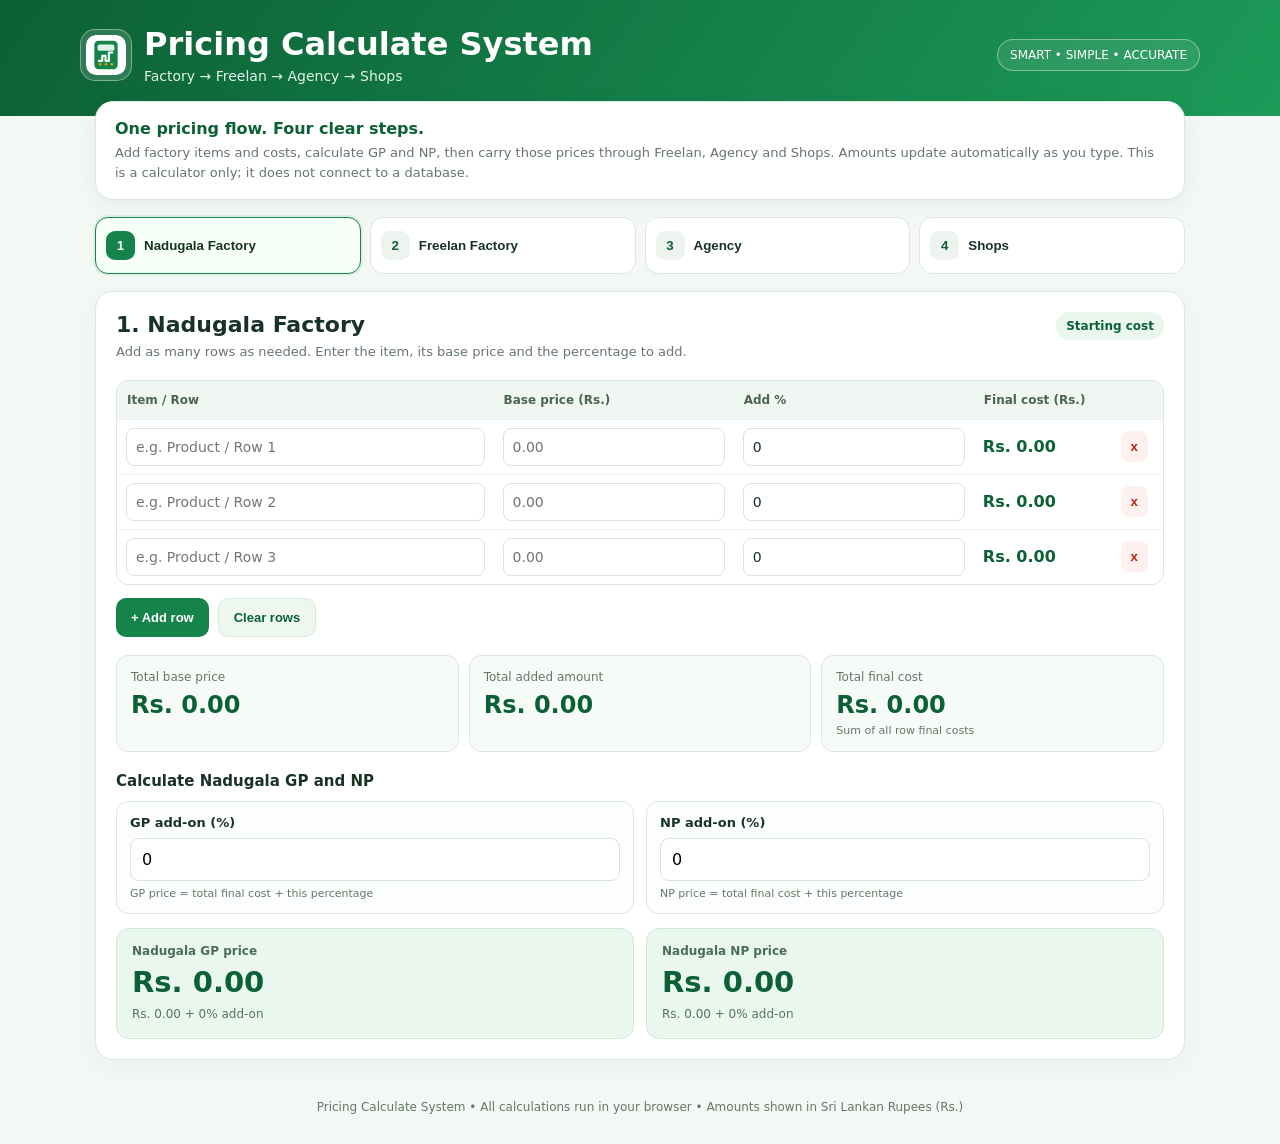
==== index.html @ a71d011d "Update pricing calculation system" ====
﻿<!DOCTYPE html>
<html lang="en">
<head>
<meta charset="UTF-8">
<meta name="viewport" content="width=device-width, initial-scale=1.0">
<title>Pricing Calculate System</title>
<link rel="stylesheet" href="freelan_pricing_calculator.css">
</head>
<body>
<header><div class="header-inner"><div class="brand"><img class="logo" src="pricing_calculator_logo.svg" alt="Pricing Calculate System logo"><div><h1>Pricing Calculate System</h1><p>Factory → Freelan → Agency → Shops</p></div></div><span class="tag">SMART • SIMPLE • ACCURATE</span></div></header>
<main>
  <section class="intro"><strong>One pricing flow. Four clear steps.</strong><p>Add factory items and costs, calculate GP and NP, then carry those prices through Freelan, Agency and Shops. Amounts update automatically as you type. This is a calculator only; it does not connect to a database.</p></section>
  <nav class="tabs" aria-label="Pricing stages">
    <button class="tab active" data-tab="factory"><span class="num">1</span><span>Nadugala Factory</span></button>
    <button class="tab" data-tab="freelan"><span class="num">2</span><span>Freelan Factory</span></button>
    <button class="tab" data-tab="agency"><span class="num">3</span><span>Agency</span></button>
    <button class="tab" data-tab="shops"><span class="num">4</span><span>Shops</span></button>
  </nav>

  <section class="panel active" id="factory">
    <div class="panel-head"><div><h2>1. Nadugala Factory</h2><p>Add as many rows as needed. Enter the item, its base price and the percentage to add.</p></div><span class="pill">Starting cost</span></div>
    <div class="table-wrap"><table><thead><tr><th style="width:36%">Item / Row</th><th>Base price (Rs.)</th><th>Add %</th><th>Final cost (Rs.)</th><th></th></tr></thead><tbody id="items"></tbody></table></div>
    <div class="actions"><button class="btn btn-primary" id="addRow">+ Add row</button><button class="btn btn-light" id="clearRows">Clear rows</button></div>
    <div class="summary">
      <div class="metric"><div class="label">Total base price</div><div class="value" id="baseTotal">Rs. 0.00</div></div>
      <div class="metric"><div class="label">Total added amount</div><div class="value" id="addedTotal">Rs. 0.00</div></div>
      <div class="metric"><div class="label">Total final cost</div><div class="value" id="factoryTotal">Rs. 0.00</div><small>Sum of all row final costs</small></div>
    </div>
    <h3 class="section-title">Calculate Nadugala GP and NP</h3>
    <div class="fields">
      <div class="field"><label for="factoryGP">GP add-on (%)</label><input id="factoryGP" type="number" min="0" step="0.01" value="0"><div class="hint">GP price = total final cost + this percentage</div></div>
      <div class="field"><label for="factoryNP">NP add-on (%)</label><input id="factoryNP" type="number" min="0" step="0.01" value="0"><div class="hint">NP price = total final cost + this percentage</div></div>
    </div>
    <div class="calc-results">
      <div class="result"><div class="result-label">Nadugala GP price</div><div class="result-price" id="factoryGPPrice">Rs. 0.00</div><div class="result-formula" id="factoryGPFormula">Cost + 0% add-on</div></div>
      <div class="result"><div class="result-label">Nadugala NP price</div><div class="result-price" id="factoryNPPrice">Rs. 0.00</div><div class="result-formula" id="factoryNPFormula">Cost + 0% add-on</div></div>
    </div>
  </section>

  <section class="panel" id="freelan">
    <div class="panel-head"><div><h2>2. Freelan Factory</h2><p>Uses Nadugala's calculated GP and NP prices as the starting prices.</p></div><span class="pill">Nadugala → Freelan</span></div>
    <div class="summary">
      <div class="metric"><div class="label">Nadugala GP received</div><div class="value" id="inFreelanGP">Rs. 0.00</div></div>
      <div class="metric"><div class="label">Nadugala NP received</div><div class="value" id="inFreelanNP">Rs. 0.00</div></div>
      <div class="metric"><div class="label">Price source</div><div class="value">Auto</div><small>Linked to Step 1</small></div>
    </div>
    <h3 class="section-title">Add Freelan percentages</h3>
    <div class="fields">
      <div class="field"><label for="freelanGP">Freelan GP add-on (%)</label><input id="freelanGP" type="number" min="0" step="0.01" value="0"><div class="hint">Applied to the incoming Nadugala GP price</div></div>
      <div class="field"><label for="freelanNP">Freelan NP add-on (%)</label><input id="freelanNP" type="number" min="0" step="0.01" value="0"><div class="hint">Applied to the incoming Nadugala NP price</div></div>
    </div>
    <div class="calc-results">
      <div class="result"><div class="result-label">Final Freelan GP price</div><div class="result-price" id="freelanGPPrice">Rs. 0.00</div><div class="result-formula" id="freelanGPFormula">Incoming GP + 0% add-on</div></div>
      <div class="result"><div class="result-label">Final Freelan NP price</div><div class="result-price" id="freelanNPPrice">Rs. 0.00</div><div class="result-formula" id="freelanNPFormula">Incoming NP + 0% add-on</div></div>
    </div>
  </section>

  <section class="panel" id="agency">
    <div class="panel-head"><div><h2>3. Agency</h2><p>Freelan's final GP and NP prices flow into this step automatically.</p></div><span class="pill">Freelan → Agency</span></div>
    <div class="summary">
      <div class="metric"><div class="label">Freelan GP received</div><div class="value" id="inAgencyGP">Rs. 0.00</div></div>
      <div class="metric"><div class="label">Freelan NP received</div><div class="value" id="inAgencyNP">Rs. 0.00</div></div>
      <div class="metric"><div class="label">Price source</div><div class="value">Auto</div><small>Linked to Step 2</small></div>
    </div>
    <h3 class="section-title">Add Agency percentages</h3>
    <div class="fields">
      <div class="field"><label for="agencyGP">Agency GP add-on (%)</label><input id="agencyGP" type="number" min="0" step="0.01" value="0"><div class="hint">Applied to Freelan GP price</div></div>
      <div class="field"><label for="agencyNP">Agency NP add-on (%)</label><input id="agencyNP" type="number" min="0" step="0.01" value="0"><div class="hint">Applied to Freelan NP price</div></div>
    </div>
    <div class="calc-results">
      <div class="result"><div class="result-label">Final Agency GP price</div><div class="result-price" id="agencyGPPrice">Rs. 0.00</div><div class="result-formula" id="agencyGPFormula">Incoming GP + 0% add-on</div></div>
      <div class="result"><div class="result-label">Final Agency NP price</div><div class="result-price" id="agencyNPPrice">Rs. 0.00</div><div class="result-formula" id="agencyNPFormula">Incoming NP + 0% add-on</div></div>
    </div>
  </section>

  <section class="panel" id="shops">
    <div class="panel-head"><div><h2>4. Shops</h2><p>Calculate each shop's own GP and NP prices using the Agency prices as the starting point.</p></div><span class="pill">Agency → Shops</span></div>
    <div class="summary">
      <div class="metric"><div class="label">Agency GP received</div><div class="value" id="inShopsGP">Rs. 0.00</div></div>
      <div class="metric"><div class="label">Agency NP received</div><div class="value" id="inShopsNP">Rs. 0.00</div></div>
      <div class="metric"><div class="label">Price source</div><div class="value">Auto</div><small>Linked to Step 3</small></div>
    </div>
    <h3 class="section-title">Add Shop percentages</h3>
    <div class="fields">
      <div class="field"><label for="shopsGP">Shop GP add-on (%)</label><input id="shopsGP" type="number" min="0" step="0.01" value="0"><div class="hint">Applied to Agency GP price</div></div>
      <div class="field"><label for="shopsNP">Shop NP add-on (%)</label><input id="shopsNP" type="number" min="0" step="0.01" value="0"><div class="hint">Applied to Agency NP price</div></div>
    </div>
    <div class="calc-results">
      <div class="result"><div class="result-label">Final Shop GP price</div><div class="result-price" id="shopsGPPrice">Rs. 0.00</div><div class="result-formula" id="shopsGPFormula">Incoming GP + 0% add-on</div></div>
      <div class="result"><div class="result-label">Final Shop NP price</div><div class="result-price" id="shopsNPPrice">Rs. 0.00</div><div class="result-formula" id="shopsNPFormula">Incoming NP + 0% add-on</div></div>
    </div>
    <div class="actions"><button class="btn btn-primary" onclick="window.print()">Print / Save as PDF</button><button class="btn btn-light" id="resetAll">Reset calculator</button></div>
    <div class="info">Tip: Use your browser's Print option and choose “Save as PDF” to keep a copy of the calculated prices.</div>
  </section>
</main>
<div class="footer">Pricing Calculate System • All calculations run in your browser • Amounts shown in Sri Lankan Rupees (Rs.)</div>
<script src="freelan_pricing_calculator.js"></script>
</body>
</html>
---- freelan_pricing_calculator.css ----
:root{--green:#16834a;--green-dark:#0c6035;--mint:#eaf7ef;--line:#dce8df;--ink:#183326;--muted:#65766b;--white:#fff;--bg:#f4f8f5;--orange:#f59e0b}
*{box-sizing:border-box}body{margin:0;font-family:Inter,system-ui,-apple-system,Segoe UI,Roboto,Arial,sans-serif;background:var(--bg);color:var(--ink)}
header{background:linear-gradient(125deg,#0c6035,#1c9a58);color:white;padding:25px 18px 32px}
.header-inner{max-width:1120px;margin:auto;display:flex;align-items:center;justify-content:space-between;gap:15px}.header-tools{display:flex;align-items:center;justify-content:flex-end;gap:9px;flex-wrap:wrap}.install-button{border:1px solid #ffffff80;background:#fff;color:var(--green-dark);border-radius:10px;padding:9px 12px;font:inherit;font-size:12px;font-weight:800;cursor:pointer}.install-button:hover{background:#eaf7ef}.install-status{font-size:11px;color:#e1f5e8;max-width:210px}
.brand{display:flex;align-items:center;gap:12px}.logo{width:52px;height:52px;border-radius:15px;background:#ffffff24;border:1px solid #ffffff60;padding:5px;object-fit:contain}
h1{font-size:clamp(22px,4vw,32px);margin:0 0 5px}header p{margin:0;color:#e1f5e8;font-size:14px}.tag{border:1px solid #ffffff66;background:#ffffff18;padding:8px 12px;border-radius:999px;font-size:12px;white-space:nowrap}
main{max-width:1120px;margin:-15px auto 40px;padding:0 15px}
.intro{background:white;border:1px solid var(--line);border-radius:18px;padding:17px 19px;margin-bottom:17px;box-shadow:0 5px 18px #153b2010}
.intro strong{color:var(--green-dark)}.intro p{margin:5px 0 0;color:var(--muted);font-size:13px;line-height:1.5}
.tabs{display:grid;grid-template-columns:repeat(4,1fr);gap:9px;margin-bottom:17px}
.tab{background:white;border:1px solid var(--line);border-radius:13px;padding:13px 10px;text-align:left;cursor:pointer;color:var(--ink);font-weight:750;display:flex;align-items:center;gap:9px}
.tab .num{display:grid;place-items:center;width:29px;height:29px;border-radius:9px;background:#edf3ef;color:var(--green-dark);flex-shrink:0}.tab.active{border-color:var(--green);box-shadow:0 0 0 2px #16834a15;background:#f7fff9}.tab.active .num{background:var(--green);color:white}
.panel{display:none;background:white;border:1px solid var(--line);border-radius:18px;padding:20px;box-shadow:0 7px 25px #153b2009}.panel.active{display:block}
.panel-head{display:flex;justify-content:space-between;align-items:flex-start;gap:15px;margin-bottom:18px}.panel-head h2{margin:0;font-size:22px}.panel-head p{margin:5px 0 0;color:var(--muted);font-size:13px;line-height:1.5}
.pill{background:var(--mint);color:var(--green-dark);padding:7px 10px;border-radius:999px;font-size:12px;font-weight:800;white-space:nowrap}
.table-wrap{overflow-x:auto;border:1px solid var(--line);border-radius:12px}table{border-collapse:collapse;width:100%;min-width:590px}th{background:#f0f7f2;color:#4a6353;text-align:left;font-size:12px;padding:12px 10px}td{padding:8px 9px;border-top:1px solid #edf1ee}td input{width:100%;min-width:75px;border:1px solid #d8e4db;border-radius:8px;padding:10px 9px;font:inherit;font-size:14px;color:var(--ink);outline:none;background:white}td input:focus,.field input:focus{border-color:var(--green);box-shadow:0 0 0 3px #16834a16}td .item-input{min-width:145px}.row-total{font-weight:800;color:var(--green-dark);white-space:nowrap}.remove{border:0;background:#fff0f0;color:#b42318;border-radius:8px;padding:8px 10px;cursor:pointer;font-weight:800}
.actions{display:flex;flex-wrap:wrap;gap:9px;margin:13px 0 18px}.btn{border:0;border-radius:10px;padding:11px 15px;font-weight:800;cursor:pointer;font-size:13px}.btn-primary{background:var(--green);color:white}.btn-primary:hover{background:var(--green-dark)}.btn-light{background:#edf6ef;color:var(--green-dark);border:1px solid #d9ebde}.btn-danger{background:#fff0f0;color:#a32222}
.summary{display:grid;grid-template-columns:repeat(3,minmax(0,1fr));gap:10px;margin:15px 0 20px}.metric{background:#f7fbf8;border:1px solid var(--line);padding:14px;border-radius:12px;min-width:0}.metric .label{font-size:12px;color:var(--muted);margin-bottom:7px}.metric .value{font-size:clamp(17px,2.5vw,24px);font-weight:850;color:var(--green-dark);overflow-wrap:anywhere}.metric small{display:block;color:var(--muted);font-size:11px;margin-top:5px}
.section-title{font-size:15px;margin:20px 0 11px}.fields{display:grid;grid-template-columns:repeat(2,minmax(0,1fr));gap:12px}.field{border:1px solid var(--line);background:#fcfefc;border-radius:12px;padding:13px}.field label{display:block;font-size:13px;font-weight:750;margin-bottom:8px}.field input{width:100%;padding:11px;border:1px solid #d8e4db;border-radius:9px;font:inherit;outline:none}.field .hint{font-size:11px;color:var(--muted);margin-top:6px}
.calc-results{display:grid;grid-template-columns:repeat(2,minmax(0,1fr));gap:12px;margin-top:14px}.result{border-radius:13px;background:var(--mint);border:1px solid #cfe8d7;padding:15px}.result .result-label{font-size:12px;color:#4b6d56;font-weight:700}.result .result-price{font-size:clamp(21px,3vw,29px);font-weight:900;color:var(--green-dark);margin:7px 0}.result .result-formula{font-size:12px;color:#557361;line-height:1.45}
.info{padding:12px 14px;background:#fff9e9;border:1px solid #f5e6b8;border-radius:10px;color:#76561b;font-size:12px;line-height:1.5;margin-top:16px}
.footer{max-width:1120px;margin:0 auto;padding:0 15px 30px;color:var(--muted);font-size:12px;text-align:center}
@media(max-width:680px){header{padding:20px 15px 29px}.tag{display:none}.header-tools{align-items:flex-end}.install-status{flex-basis:100%;text-align:right}.tabs{grid-template-columns:repeat(2,minmax(0,1fr));gap:8px}.tab{font-size:12px;padding:10px 8px}.panel{padding:15px}.panel-head{display:block}.panel-head .pill{display:inline-block;margin-top:10px}.summary{grid-template-columns:1fr 1fr}.summary .metric:last-child{grid-column:1/-1}.fields,.calc-results{grid-template-columns:1fr}.intro{padding:14px}.panel-head h2{font-size:20px}}
@media(max-width:370px){.summary{grid-template-columns:1fr}.summary .metric:last-child{grid-column:auto}.tab{gap:6px}.tab .num{width:25px;height:25px}}
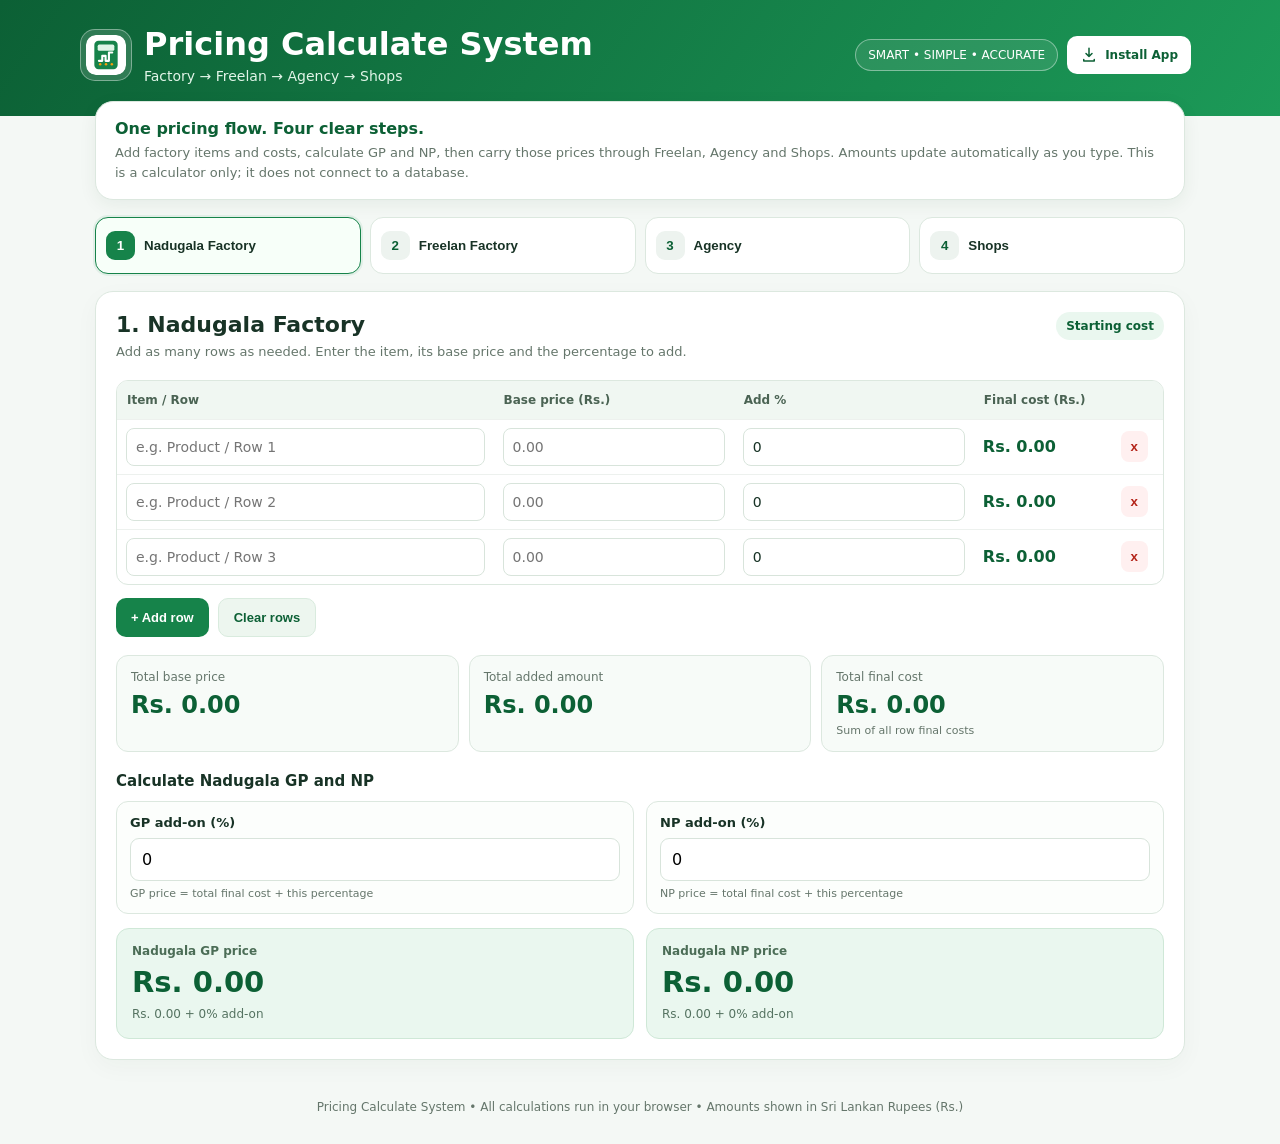
==== commit 1f0c218f: "Update pricing calculation system" ====
--- a/index.html
+++ b/index.html
@@ -7,7 +7,7 @@
 <link rel="stylesheet" href="freelan_pricing_calculator.css">
 </head>
 <body>
-<header><div class="header-inner"><div class="brand"><img class="logo" src="pricing_calculator_logo.svg" alt="Pricing Calculate System logo"><div><h1>Pricing Calculate System</h1><p>Factory → Freelan → Agency → Shops</p></div></div><span class="tag">SMART • SIMPLE • ACCURATE</span></div></header>
+<header><div class="header-inner"><div class="brand"><img class="logo" src="pricing_calculator_logo.svg" alt="Pricing Calculate System logo"><div><h1>Pricing Calculate System</h1><p>Factory → Freelan → Agency → Shops</p></div></div><div class="header-tools"><span class="tag">SMART • SIMPLE • ACCURATE</span><button class="install-button" id="installApp" type="button" aria-label="Install Pricing Calculate System"><svg class="install-icon" viewBox="0 0 24 24" aria-hidden="true"><path d="M12 3v11m0 0 4-4m-4 4-4-4M5 18v2h14v-2" fill="none" stroke="currentColor" stroke-width="2" stroke-linecap="round" stroke-linejoin="round"/></svg><span class="install-label">Install App</span></button><span class="install-status" id="installStatus" role="status" aria-live="polite"></span></div></div></header>
 <main>
   <section class="intro"><strong>One pricing flow. Four clear steps.</strong><p>Add factory items and costs, calculate GP and NP, then carry those prices through Freelan, Agency and Shops. Amounts update automatically as you type. This is a calculator only; it does not connect to a database.</p></section>
   <nav class="tabs" aria-label="Pricing stages">
--- a/freelan_pricing_calculator.css
+++ b/freelan_pricing_calculator.css
@@ -1,7 +1,7 @@
 :root{--green:#16834a;--green-dark:#0c6035;--mint:#eaf7ef;--line:#dce8df;--ink:#183326;--muted:#65766b;--white:#fff;--bg:#f4f8f5;--orange:#f59e0b}
 *{box-sizing:border-box}body{margin:0;font-family:Inter,system-ui,-apple-system,Segoe UI,Roboto,Arial,sans-serif;background:var(--bg);color:var(--ink)}
 header{background:linear-gradient(125deg,#0c6035,#1c9a58);color:white;padding:25px 18px 32px}
-.header-inner{max-width:1120px;margin:auto;display:flex;align-items:center;justify-content:space-between;gap:15px}.header-tools{display:flex;align-items:center;justify-content:flex-end;gap:9px;flex-wrap:wrap}.install-button{border:1px solid #ffffff80;background:#fff;color:var(--green-dark);border-radius:10px;padding:9px 12px;font:inherit;font-size:12px;font-weight:800;cursor:pointer}.install-button:hover{background:#eaf7ef}.install-status{font-size:11px;color:#e1f5e8;max-width:210px}
+.header-inner{max-width:1120px;margin:auto;display:flex;align-items:center;justify-content:space-between;gap:15px}.header-tools{display:flex;align-items:center;justify-content:flex-end;gap:9px;flex-wrap:wrap}.install-button{display:inline-flex;align-items:center;gap:7px;border:1px solid #ffffff80;background:#fff;color:var(--green-dark);border-radius:10px;padding:9px 12px;font:inherit;font-size:12px;font-weight:800;cursor:pointer}.install-button:hover{background:#eaf7ef}.install-icon{width:18px;height:18px;flex:none}.install-status{font-size:11px;color:#e1f5e8;max-width:210px}
 .brand{display:flex;align-items:center;gap:12px}.logo{width:52px;height:52px;border-radius:15px;background:#ffffff24;border:1px solid #ffffff60;padding:5px;object-fit:contain}
 h1{font-size:clamp(22px,4vw,32px);margin:0 0 5px}header p{margin:0;color:#e1f5e8;font-size:14px}.tag{border:1px solid #ffffff66;background:#ffffff18;padding:8px 12px;border-radius:999px;font-size:12px;white-space:nowrap}
 main{max-width:1120px;margin:-15px auto 40px;padding:0 15px}
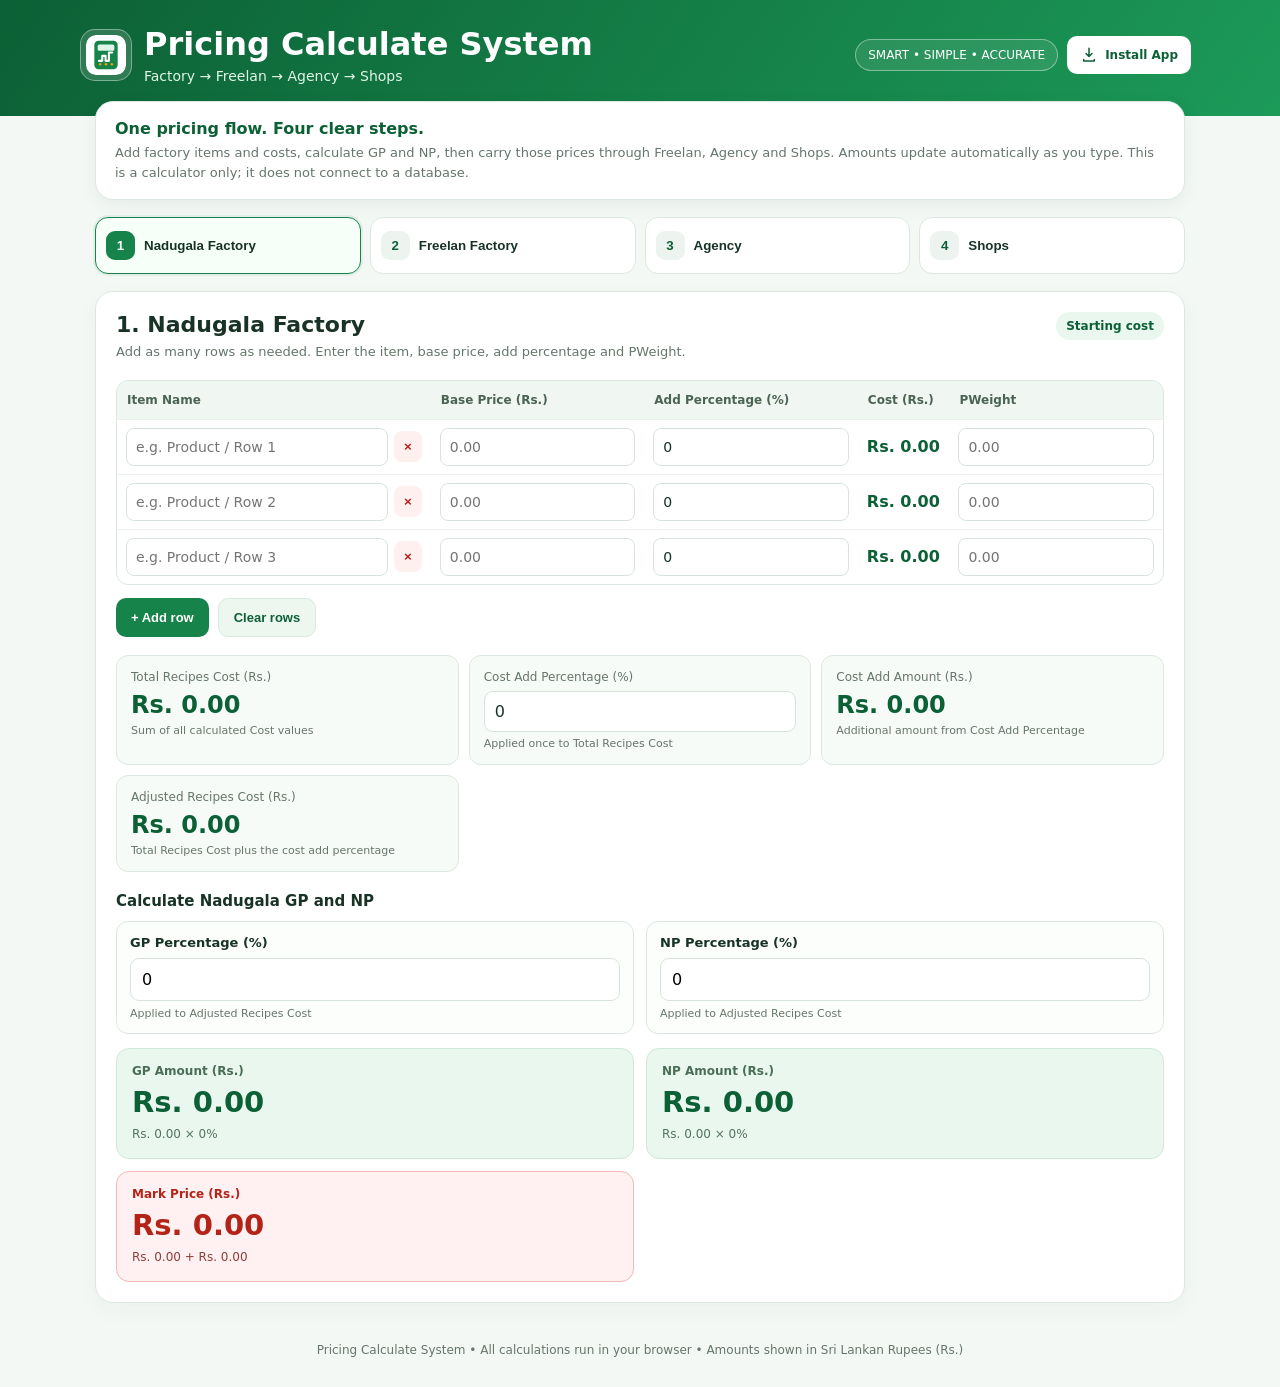
==== commit be38b121: "Update pricing calculation system" ====
--- a/index.html
+++ b/index.html
@@ -4,7 +4,14 @@
 <meta charset="UTF-8">
 <meta name="viewport" content="width=device-width, initial-scale=1.0">
 <title>Pricing Calculate System</title>
+<meta name="theme-color" content="#0c6035">
+<meta name="mobile-web-app-capable" content="yes">
+<meta name="apple-mobile-web-app-capable" content="yes">
+<meta name="apple-mobile-web-app-status-bar-style" content="default">
+<meta name="apple-mobile-web-app-title" content="Pricing System">
 <link rel="stylesheet" href="freelan_pricing_calculator.css">
+<link rel="manifest" href="manifest.webmanifest">
+<link rel="apple-touch-icon" href="icons/pricing-calculator-192.png">
 </head>
 <body>
 <header><div class="header-inner"><div class="brand"><img class="logo" src="pricing_calculator_logo.svg" alt="Pricing Calculate System logo"><div><h1>Pricing Calculate System</h1><p>Factory → Freelan → Agency → Shops</p></div></div><div class="header-tools"><span class="tag">SMART • SIMPLE • ACCURATE</span><button class="install-button" id="installApp" type="button" aria-label="Install Pricing Calculate System"><svg class="install-icon" viewBox="0 0 24 24" aria-hidden="true"><path d="M12 3v11m0 0 4-4m-4 4-4-4M5 18v2h14v-2" fill="none" stroke="currentColor" stroke-width="2" stroke-linecap="round" stroke-linejoin="round"/></svg><span class="install-label">Install App</span></button><span class="install-status" id="installStatus" role="status" aria-live="polite"></span></div></div></header>
@@ -18,22 +25,24 @@
   </nav>
 
   <section class="panel active" id="factory">
-    <div class="panel-head"><div><h2>1. Nadugala Factory</h2><p>Add as many rows as needed. Enter the item, its base price and the percentage to add.</p></div><span class="pill">Starting cost</span></div>
-    <div class="table-wrap"><table><thead><tr><th style="width:36%">Item / Row</th><th>Base price (Rs.)</th><th>Add %</th><th>Final cost (Rs.)</th><th></th></tr></thead><tbody id="items"></tbody></table></div>
+    <div class="panel-head"><div><h2>1. Nadugala Factory</h2><p>Add as many rows as needed. Enter the item, base price, add percentage and PWeight.</p></div><span class="pill">Starting cost</span></div>
+    <div class="table-wrap"><table><thead><tr><th style="width:30%">Item Name</th><th>Base Price (Rs.)</th><th>Add Percentage (%)</th><th>Cost (Rs.)</th><th>PWeight</th></tr></thead><tbody id="items"></tbody></table></div>
     <div class="actions"><button class="btn btn-primary" id="addRow">+ Add row</button><button class="btn btn-light" id="clearRows">Clear rows</button></div>
     <div class="summary">
-      <div class="metric"><div class="label">Total base price</div><div class="value" id="baseTotal">Rs. 0.00</div></div>
-      <div class="metric"><div class="label">Total added amount</div><div class="value" id="addedTotal">Rs. 0.00</div></div>
-      <div class="metric"><div class="label">Total final cost</div><div class="value" id="factoryTotal">Rs. 0.00</div><small>Sum of all row final costs</small></div>
+      <div class="metric"><div class="label">Total Recipes Cost (Rs.)</div><div class="value" id="factoryTotal">Rs. 0.00</div><small>Sum of all calculated Cost values</small></div>
+      <div class="metric"><div class="label">Cost Add Percentage (%)</div><input id="costAddPercentage" type="number" min="0" step="0.01" value="0" aria-label="Cost Add Percentage (%)"><small>Applied once to Total Recipes Cost</small></div>
+      <div class="metric"><div class="label">Cost Add Amount (Rs.)</div><div class="value" id="costAddAmount">Rs. 0.00</div><small>Additional amount from Cost Add Percentage</small></div>
+      <div class="metric"><div class="label">Adjusted Recipes Cost (Rs.)</div><div class="value" id="adjustedRecipesCost">Rs. 0.00</div><small>Total Recipes Cost plus the cost add percentage</small></div>
     </div>
     <h3 class="section-title">Calculate Nadugala GP and NP</h3>
     <div class="fields">
-      <div class="field"><label for="factoryGP">GP add-on (%)</label><input id="factoryGP" type="number" min="0" step="0.01" value="0"><div class="hint">GP price = total final cost + this percentage</div></div>
-      <div class="field"><label for="factoryNP">NP add-on (%)</label><input id="factoryNP" type="number" min="0" step="0.01" value="0"><div class="hint">NP price = total final cost + this percentage</div></div>
+      <div class="field"><label for="factoryGP">GP Percentage (%)</label><input id="factoryGP" type="number" min="0" step="0.01" value="0"><div class="hint">Applied to Adjusted Recipes Cost</div></div>
+      <div class="field"><label for="factoryNP">NP Percentage (%)</label><input id="factoryNP" type="number" min="0" step="0.01" value="0"><div class="hint">Applied to Adjusted Recipes Cost</div></div>
     </div>
     <div class="calc-results">
-      <div class="result"><div class="result-label">Nadugala GP price</div><div class="result-price" id="factoryGPPrice">Rs. 0.00</div><div class="result-formula" id="factoryGPFormula">Cost + 0% add-on</div></div>
-      <div class="result"><div class="result-label">Nadugala NP price</div><div class="result-price" id="factoryNPPrice">Rs. 0.00</div><div class="result-formula" id="factoryNPFormula">Cost + 0% add-on</div></div>
+      <div class="result"><div class="result-label">GP Amount (Rs.)</div><div class="result-price" id="factoryGPAmount">Rs. 0.00</div><div class="result-formula" id="factoryGPAmountFormula">Adjusted cost × 0%</div></div>
+      <div class="result"><div class="result-label">NP Amount (Rs.)</div><div class="result-price" id="factoryNPAmount">Rs. 0.00</div><div class="result-formula" id="factoryNPAmountFormula">Adjusted cost × 0%</div></div>
+      <div class="result result-mark-price"><div class="result-label">Mark Price (Rs.)</div><div class="result-price" id="factoryGPPrice">Rs. 0.00</div><div class="result-formula" id="factoryGPFormula">Adjusted cost + GP amount</div></div>
     </div>
   </section>
 
@@ -95,5 +104,12 @@
 </main>
 <div class="footer">Pricing Calculate System • All calculations run in your browser • Amounts shown in Sri Lankan Rupees (Rs.)</div>
 <script src="freelan_pricing_calculator.js"></script>
+<script>
+  if ('serviceWorker' in navigator) {
+    window.addEventListener('load', () => {
+      navigator.serviceWorker.register('./service-worker.js', { scope: './' });
+    });
+  }
+</script>
 </body>
 </html>
--- a/freelan_pricing_calculator.css
+++ b/freelan_pricing_calculator.css
@@ -13,11 +13,12 @@
 .panel{display:none;background:white;border:1px solid var(--line);border-radius:18px;padding:20px;box-shadow:0 7px 25px #153b2009}.panel.active{display:block}
 .panel-head{display:flex;justify-content:space-between;align-items:flex-start;gap:15px;margin-bottom:18px}.panel-head h2{margin:0;font-size:22px}.panel-head p{margin:5px 0 0;color:var(--muted);font-size:13px;line-height:1.5}
 .pill{background:var(--mint);color:var(--green-dark);padding:7px 10px;border-radius:999px;font-size:12px;font-weight:800;white-space:nowrap}
-.table-wrap{overflow-x:auto;border:1px solid var(--line);border-radius:12px}table{border-collapse:collapse;width:100%;min-width:590px}th{background:#f0f7f2;color:#4a6353;text-align:left;font-size:12px;padding:12px 10px}td{padding:8px 9px;border-top:1px solid #edf1ee}td input{width:100%;min-width:75px;border:1px solid #d8e4db;border-radius:8px;padding:10px 9px;font:inherit;font-size:14px;color:var(--ink);outline:none;background:white}td input:focus,.field input:focus{border-color:var(--green);box-shadow:0 0 0 3px #16834a16}td .item-input{min-width:145px}.row-total{font-weight:800;color:var(--green-dark);white-space:nowrap}.remove{border:0;background:#fff0f0;color:#b42318;border-radius:8px;padding:8px 10px;cursor:pointer;font-weight:800}
+.table-wrap{overflow-x:auto;border:1px solid var(--line);border-radius:12px}table{border-collapse:collapse;width:100%;min-width:700px}th{background:#f0f7f2;color:#4a6353;text-align:left;font-size:12px;padding:12px 10px}td{padding:8px 9px;border-top:1px solid #edf1ee}td input{width:100%;min-width:75px;border:1px solid #d8e4db;border-radius:8px;padding:10px 9px;font:inherit;font-size:14px;color:var(--ink);outline:none;background:white}td input:focus,.field input:focus,.metric input:focus{border-color:var(--green);box-shadow:0 0 0 3px #16834a16}td .item-input{min-width:120px}.item-cell{display:flex;align-items:center;gap:6px}.item-cell .item-input{flex:1;min-width:0}.row-total{font-weight:800;color:var(--green-dark);white-space:nowrap}.remove{border:0;background:#fff0f0;color:#b42318;border-radius:8px;padding:8px 10px;cursor:pointer;font-weight:800}.input-invalid{border-color:#b42318!important;box-shadow:0 0 0 3px #b4231820!important}
 .actions{display:flex;flex-wrap:wrap;gap:9px;margin:13px 0 18px}.btn{border:0;border-radius:10px;padding:11px 15px;font-weight:800;cursor:pointer;font-size:13px}.btn-primary{background:var(--green);color:white}.btn-primary:hover{background:var(--green-dark)}.btn-light{background:#edf6ef;color:var(--green-dark);border:1px solid #d9ebde}.btn-danger{background:#fff0f0;color:#a32222}
-.summary{display:grid;grid-template-columns:repeat(3,minmax(0,1fr));gap:10px;margin:15px 0 20px}.metric{background:#f7fbf8;border:1px solid var(--line);padding:14px;border-radius:12px;min-width:0}.metric .label{font-size:12px;color:var(--muted);margin-bottom:7px}.metric .value{font-size:clamp(17px,2.5vw,24px);font-weight:850;color:var(--green-dark);overflow-wrap:anywhere}.metric small{display:block;color:var(--muted);font-size:11px;margin-top:5px}
+.summary{display:grid;grid-template-columns:repeat(3,minmax(0,1fr));gap:10px;margin:15px 0 20px}.metric{background:#f7fbf8;border:1px solid var(--line);padding:14px;border-radius:12px;min-width:0}.metric .label{font-size:12px;color:var(--muted);margin-bottom:7px}.metric .value{font-size:clamp(17px,2.5vw,24px);font-weight:850;color:var(--green-dark);overflow-wrap:anywhere}.metric input{width:100%;padding:10px;border:1px solid #d8e4db;border-radius:9px;font:inherit;color:var(--ink);outline:none;background:white}.metric small{display:block;color:var(--muted);font-size:11px;margin-top:5px}
 .section-title{font-size:15px;margin:20px 0 11px}.fields{display:grid;grid-template-columns:repeat(2,minmax(0,1fr));gap:12px}.field{border:1px solid var(--line);background:#fcfefc;border-radius:12px;padding:13px}.field label{display:block;font-size:13px;font-weight:750;margin-bottom:8px}.field input{width:100%;padding:11px;border:1px solid #d8e4db;border-radius:9px;font:inherit;outline:none}.field .hint{font-size:11px;color:var(--muted);margin-top:6px}
 .calc-results{display:grid;grid-template-columns:repeat(2,minmax(0,1fr));gap:12px;margin-top:14px}.result{border-radius:13px;background:var(--mint);border:1px solid #cfe8d7;padding:15px}.result .result-label{font-size:12px;color:#4b6d56;font-weight:700}.result .result-price{font-size:clamp(21px,3vw,29px);font-weight:900;color:var(--green-dark);margin:7px 0}.result .result-formula{font-size:12px;color:#557361;line-height:1.45}
+.result-mark-price{background:#fff1f1;border-color:#f2b8b8}.result-mark-price .result-label,.result-mark-price .result-price{color:#b42318}.result-mark-price .result-formula{color:#8f3d3d}
 .info{padding:12px 14px;background:#fff9e9;border:1px solid #f5e6b8;border-radius:10px;color:#76561b;font-size:12px;line-height:1.5;margin-top:16px}
 .footer{max-width:1120px;margin:0 auto;padding:0 15px 30px;color:var(--muted);font-size:12px;text-align:center}
 @media(max-width:680px){header{padding:20px 15px 29px}.tag{display:none}.header-tools{align-items:flex-end}.install-status{flex-basis:100%;text-align:right}.tabs{grid-template-columns:repeat(2,minmax(0,1fr));gap:8px}.tab{font-size:12px;padding:10px 8px}.panel{padding:15px}.panel-head{display:block}.panel-head .pill{display:inline-block;margin-top:10px}.summary{grid-template-columns:1fr 1fr}.summary .metric:last-child{grid-column:1/-1}.fields,.calc-results{grid-template-columns:1fr}.intro{padding:14px}.panel-head h2{font-size:20px}}
